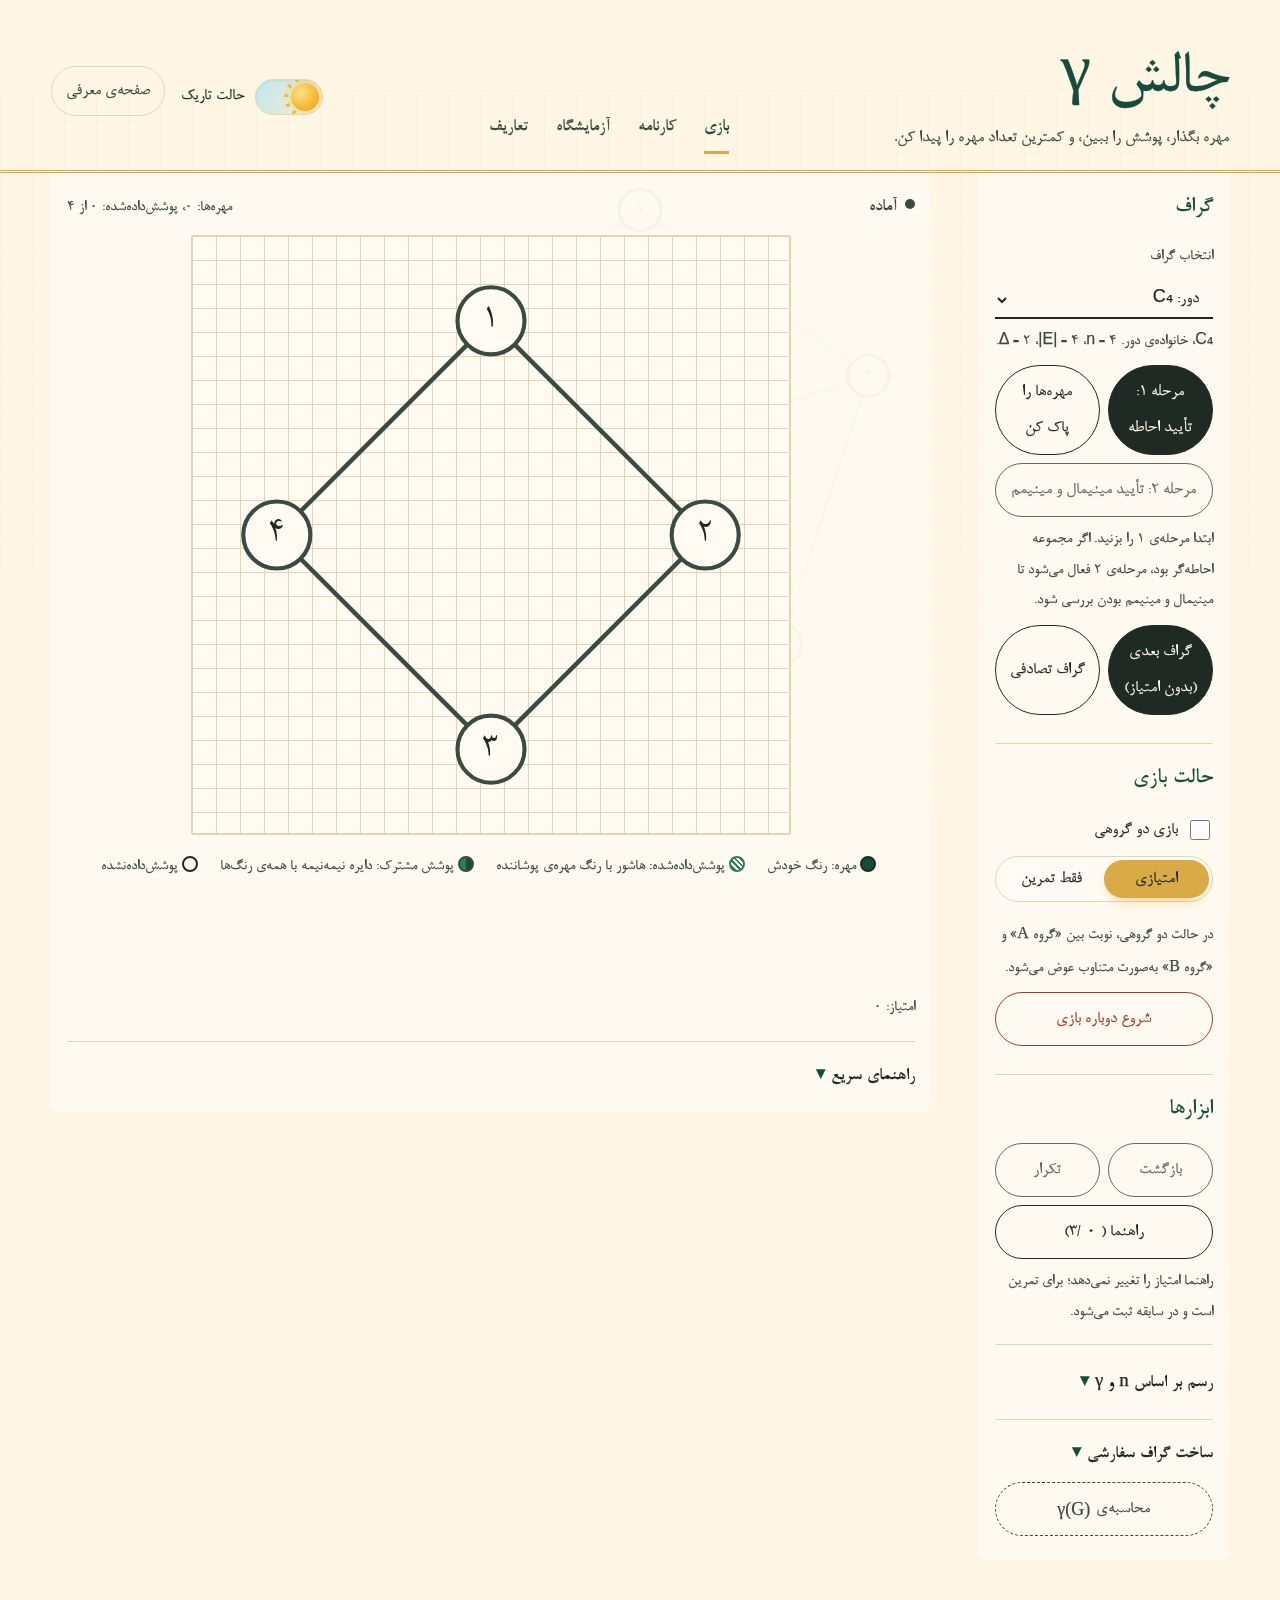
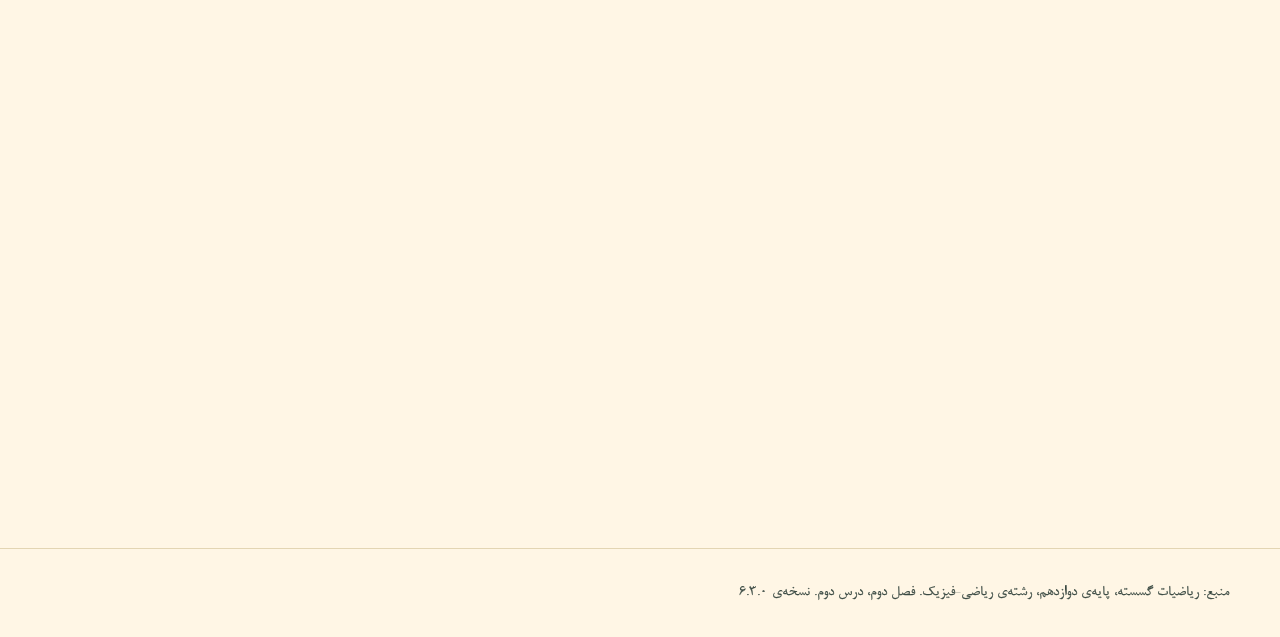
==== code/index.html @ 5c9f277b "Add files via upload" ====
<!DOCTYPE html>
<html lang="fa" dir="rtl">
<head>
  <meta charset="UTF-8">
  <meta name="viewport" content="width=device-width, initial-scale=1.0">
  <title>چالش γ — آزمایشگاه احاطه‌گری</title>
  <meta name="description" content="بازی و آزمایشگاه ریاضی برای آموزش احاطه‌گری و عدد احاطه‌گری (ریاضیات گسسته ۱۲، فصل ۲، درس ۲)">
  <link rel="stylesheet" href="style.css">
  <link rel="stylesheet" href="css/petersen-bg.css">
  <link rel="stylesheet" href="css/triggers.css">
  <!-- حالت روشن/تاریک: پیش از رندر اعمال می‌شود تا صفحه نمی‌پرد -->
  <script src="js/theme.js"></script>
</head>
<body>
<div id="bg-animation" aria-hidden="true"></div>

<header class="topbar">
  <div class="brand">
    <h1>چالش <span class="gamma"><span class="math" dir="ltr">γ</span></span></h1>
    <p>مهره بگذار، پوشش را ببین، و کمترین تعداد مهره را پیدا کن.</p>
  </div>
  <nav class="tabs" role="tablist" aria-label="بخش‌های برنامه">
    <button class="tab active" role="tab" aria-selected="true" aria-controls="view-game" data-view="game" id="tab-game">بازی</button>
    <button class="tab scoring" role="tab" aria-selected="false" aria-controls="view-scores" data-view="scores" id="tab-scores">کارنامه</button>
    <button class="tab" role="tab" aria-selected="false" aria-controls="view-lab" data-view="lab" id="tab-lab">آزمایشگاه</button>
    <button class="tab" role="tab" aria-selected="false" aria-controls="view-help" data-view="help" id="tab-help">تعاریف</button>
  </nav>
  <div class="topbar__tools">
    <label class="trigger trigger--theme" title="حالت تاریک یا روشن">
      <input type="checkbox" id="theme-toggle" role="switch" aria-checked="false" aria-label="حالت تاریک">
      <span class="trigger__track" aria-hidden="true">
        <span class="trigger__stars"><i></i><i></i><i></i></span>
        <span class="trigger__knob">
          <span class="ico ico--sun"></span>
          <span class="ico ico--moon"></span>
        </span>
      </span>
      <span class="trigger__text">حالت تاریک</span>
    </label>
    <a class="topbar__link" href="intro/index.html">صفحه‌ی معرفی</a>
  </div>
</header>

<main>
  <!-- ======================= بازی ======================= -->
  <section id="view-game" class="view active" role="tabpanel" aria-labelledby="tab-game">
    <div class="game-layout">

      <aside class="panel controls">
        <h2>گراف</h2>
        <label for="graph-select">انتخاب گراف</label>
        <select id="graph-select"></select>
        <p class="hint" id="graph-meta"></p>

        <div class="btn-row">
          <button id="btn-check" class="btn primary">مرحله ۱: تأیید احاطه</button>
          <button id="btn-reset" class="btn">مهره‌ها را پاک کن</button>
        </div>
        <div class="btn-row">
          <button id="btn-check2" class="btn primary" disabled>مرحله ۲: تأیید مینیمال و مینیمم</button>
        </div>
        <p class="hint">ابتدا مرحله‌ی ۱ را بزنید. اگر مجموعه احاطه‌گر بود، مرحله‌ی ۲ فعال می‌شود تا مینیمال و مینیمم بودن بررسی شود.</p>
        <div class="btn-row">
          <button id="btn-next" class="btn primary">ثبت و گراف بعدی</button>
          <button id="btn-random" class="btn">گراف تصادفی</button>
        </div>

        <h2>حالت بازی</h2>
        <label class="switch scoring">
          <input type="checkbox" id="team-mode">
          <span>بازی دو گروهی</span>
        </label>
        <label class="trigger trigger--mode">
          <input type="checkbox" id="practice-mode" role="switch" aria-checked="false" aria-label="حالت بازی: امتیازی یا فقط تمرین">
          <span class="trigger__track" aria-hidden="true">
            <span class="trigger__opt">امتیازی</span>
            <span class="trigger__opt">فقط تمرین</span>
            <span class="trigger__thumb"></span>
          </span>
        </label>
        <div id="practice-box" class="practice-box" hidden></div>
        <p class="hint scoring">در حالت دو گروهی، نوبت بین «گروه <span class="math" dir="ltr">A</span>» و «گروه <span class="math" dir="ltr">B</span>» به‌صورت متناوب عوض می‌شود.</p>

        <div class="btn-row">
          <button id="btn-restart" class="btn danger">شروع دوباره بازی</button>
        </div>

        <h2>ابزارها</h2>
        <div class="btn-row">
          <button id="btn-undo" class="btn" title="Ctrl+Z">بازگشت</button>
          <button id="btn-redo" class="btn" title="Ctrl+Y">تکرار</button>
        </div>
        <div class="btn-row">
          <button id="btn-hint" class="btn">راهنما (<span id="hint-level">۰</span>/۳)</button>
        </div>
        <p class="hint scoring">راهنما امتیاز را تغییر نمی‌دهد؛ برای تمرین است و در سابقه ثبت می‌شود.</p>

        <details class="builder" id="gen-builder">
          <summary>رسم بر اساس <span class="math" dir="ltr">n</span> و <span class="math" dir="ltr">γ</span></summary>
          <p class="hint">تعداد رأس <span class="math" dir="ltr">n</span> و عدد احاطه‌گری <span class="math" dir="ltr">k</span> را وارد کنید تا گرافی با همین مشخصات رسم شود.</p>
          <div class="inline-row">
            <label for="gen-n"><span class="math" dir="ltr">n</span> (۲ تا ۱۰)</label>
            <input type="number" id="gen-n" min="2" max="10" value="6">
            <label for="gen-k"><span class="math" dir="ltr">γ = k</span> (۱ تا <span class="math" dir="ltr">n</span>)</label>
            <input type="number" id="gen-k" min="1" max="10" value="2">
          </div>
          <div class="btn-row">
            <button id="btn-generate" class="btn primary">رسم گراف</button>
          </div>
          <p class="hint" id="gen-msg"></p>
        </details>

        <details class="builder" id="custom-builder">
          <summary>ساخت گراف سفارشی</summary>
          <label for="custom-n">تعداد رأس (۲ تا ۱۰)</label>
          <input type="number" id="custom-n" min="2" max="10" value="4">
          <div class="table-wrap"><table class="data-table matrix-table" id="custom-matrix"></table></div>
          <div class="btn-row">
            <button id="btn-custom-apply" class="btn primary">بازی با این گراف</button>
          </div>
          <p class="hint" id="custom-msg"></p>
        </details>

        <div id="gamma-box" class="gamma-box" hidden>
          <h2>محاسبه‌ی <span class="math" dir="ltr">γ(G)</span></h2>
          <p id="gamma-text"></p>
          <p class="hint" id="gamma-set"></p>
          <div id="gamma-sets" class="set-list"></div>
        </div>
        <div class="btn-row" id="gamma-btn-row">
          <button id="btn-gamma" class="btn ghost">محاسبه‌ی <span class="math" dir="ltr">γ(G)</span></button>
        </div>
      </aside>

      <section class="panel board-panel" aria-label="صفحه‌ی گراف">
        <div class="board-head">
          <span id="status-badge" class="badge">آماده</span>
          <span id="counts" class="counts"></span>
        </div>
        <div id="board" class="board"></div>
        <div class="legend">
          <span><i class="dot marked"></i> مهره: رنگ خودش</span>
          <span><i class="dot covered"></i> پوشش‌داده‌شده: هاشور با رنگ مهره‌ی پوشاننده</span>
          <span><i class="dot shared"></i> پوشش مشترک: دایره نیمه‌نیمه با همه‌ی رنگ‌ها</span>
          <span><i class="dot uncovered"></i> پوشش‌داده‌نشده</span>
        </div>
        <div id="result" class="result" role="status" aria-live="polite"></div>
        <div id="removal-box" class="removal-box" hidden>
          <h3>آزمون حذف: آیا مجموعه مینیمال است؟</h3>
          <p class="hint">هر مهره را برای حذف انتخاب کنید (چند مهره هم می‌شود) و ببینید کدام رأس‌ها بی‌پوشش می‌شوند. اگر حذف هیچ مهره‌ای احاطه‌گری را خراب نکند، آن مهره زائد است و مجموعه مینیمال نیست.</p>
          <ul id="removal-list" class="removal-list"></ul>
          <div class="removal-actions">
            <button id="removal-apply" class="btn primary small" hidden>اعمال حذف</button>
            <button id="removal-clear" class="btn small" hidden>لغو انتخاب‌ها</button>
          </div>
          <p id="removal-summary" class="hint"></p>
        </div>
        <div id="hint-box" class="hint-box" role="note" hidden></div>
        <div class="live-line scoring"><span id="live-score" class="counts"></span></div>
        <details class="builder rules-box" id="rules-box">
          <summary>راهنمای سریع</summary>
          <ul class="rules">
          <li>روی رأس کلیک کنید تا مهره گذاشته یا برداشته شود. بعد از تأیید مرحله‌ی ۱، کلیک روی مهره‌ی بی‌نیاز آن را برای حذف انتخاب می‌کند؛ چند مهره را می‌توانید انتخاب و با «اعمال حذف» یکجا حذف کنید.</li>
          <li>مهره، خود رأس و همسایگانش را پوشش می‌دهد.</li>
          <li>مرحله‌ی ۱: احاطه‌گری را تأیید کنید. مرحله‌ی ۲: مینیمال و مینیمم بودن را تأیید کنید.</li>
          <li class="scoring">امتیاز: ۱۵ مینیمم <span class="math" dir="ltr">(|D| = γ)</span>، ۱۰ مینیمال ولی غیرمینیمم، ۵ احاطه‌گر ولی غیرمینیمال (یا بدون مرحله‌ی ۲)، ۰ احاطه‌گر نیست.</li>
          </ul>
        </details>
      </section>
    </div>
    <!-- فضای اسکرول تب: انیمیشن این تب در کل طول آن تب پخش می‌شود -->
    <div class="scroll-runway" aria-hidden="true"></div>
  </section>

  <!-- ======================= کارنامه ======================= -->
  <section id="view-scores" class="view" role="tabpanel" aria-labelledby="tab-scores">
    <div class="scores-layout">
      <aside class="panel scoreboard">
        <h2>امتیاز</h2>
        <table class="score-table" id="score-table">
          <thead><tr><th>گروه</th><th>امتیاز</th><th>دورها</th></tr></thead>
          <tbody id="score-body"></tbody>
        </table>
        <p class="hint" id="turn-text"></p>

        <h2>سابقه‌ی دورها</h2>
        <ol id="history" class="history"></ol>
        <div class="btn-row">
          <button id="btn-csv" class="btn">خروجی CSV سابقه</button>
        </div>

        <h2>کارنامه‌ی گراف‌ها</h2>
        <label for="card-select">کارنامه‌ی فعال</label>
        <select id="card-select"></select>
        <div class="inline-row">
          <input type="text" id="card-name" placeholder="نام کارنامه‌ی جدید" aria-label="نام کارنامه‌ی جدید" maxlength="30">
          <button id="btn-card-add" class="btn small">افزودن کارنامه‌ی جدید</button>
        </div>
        <div class="btn-row">
          <button id="btn-card-reset" class="btn danger">صفر کردن کارنامه‌ی فعال</button>
        </div>
        <p id="card-msg" class="hint"></p>
        <table class="score-table" id="records-table">
          <thead><tr><th>گراف</th><th>تلاش</th><th>بهترین امتیاز</th></tr></thead>
          <tbody id="records-body"></tbody>
        </table>
      </aside>
    </div>
    <div class="scroll-runway" aria-hidden="true"></div>
  </section>

  <!-- ======================= آزمایشگاه ======================= -->
  <section id="view-lab" class="view" role="tabpanel" aria-labelledby="tab-lab">
    <div class="lab-grid">

      <!-- ایستگاه ۱ -->
      <article class="panel station">
        <h2>ایستگاه ۱: محاسبه‌ی مستقیم <span class="math" dir="ltr">γ</span></h2>
        <p>برای هر گراف، کوچک‌ترین مجموعه‌ی احاطه‌گر محاسبه می‌شود (جستجوی فراگیر).</p>
        <table class="data-table">
          <thead><tr><th>گراف</th><th><span class="math" dir="ltr">n</span></th><th>مجموعه‌ی مینیمم</th><th><span class="math" dir="ltr">γ(G)</span></th></tr></thead>
          <tbody id="st1-body"></tbody>
        </table>
      </article>

      <!-- ایستگاه ۲ -->
      <article class="panel station">
        <h2>ایستگاه ۲: کشف فرمول <span class="math" dir="ltr">γ(P<sub>n</sub>)</span> و <span class="math" dir="ltr">γ(C<sub>n</sub>)</span></h2>
        <p>مقادیر محاسبه‌شده را با <span class="math" dir="ltr">⌈n/۳⌉</span> مقایسه کنید.</p>
        <div class="table-wrap">
          <table class="data-table" id="st2-table"></table>
        </div>
        <p class="hint">اثبات کران پایین: هر رأس حداکثر ۳ رأس را پوشش می‌دهد، پس <span class="math" dir="ltr">۳k ≥ n</span> و <span class="math" dir="ltr">k ≥ ⌈n/۳⌉</span>. اثبات کران بالا: بلوک‌بندی سه‌تایی و انتخاب رأس‌های وسط.</p>
      </article>

      <!-- ایستگاه ۳ -->
      <article class="panel station">
        <h2>ایستگاه ۳: بررسی کران‌ها و اثر یال</h2>
        <label for="st3-graph">گراف</label>
        <select id="st3-graph"></select>
        <table class="data-table" id="st3-table"></table>
        <h3>اثر افزودن یال</h3>
        <div class="inline-row">
          <label for="st3-edge">یال غیرموجود:</label>
          <select id="st3-edge"></select>
          <button id="st3-add" class="btn small">افزودن و محاسبه</button>
        </div>
        <p id="st3-edge-result" class="hint"></p>
      </article>

      <!-- ایستگاه ۴ -->
      <article class="panel station">
        <h2>ایستگاه ۴: مینیمال در برابر مینیمم</h2>
        <p>مجموعه‌ی احاطه‌گر <strong>مینیمال</strong> است اگر حذف هر مهره، احاطه‌گری را از بین ببرد. مجموعه‌ی <strong>مینیمم</strong> کوچک‌ترین مجموعه‌ی احاطه‌گر است <span class="math" dir="ltr">(|D| = γ)</span>. هر مینیمم مینیمال است، ولی عکس آن همیشه درست نیست.</p>
        <label for="st4-graph">گراف</label>
        <select id="st4-graph"></select>
        <p id="st4-summary" class="hint"></p>
        <div class="table-wrap">
          <table class="data-table" id="st4-table"></table>
        </div>
        <p class="hint">مثال: در <span class="math" dir="ltr">P<sub>۶</sub></span> مجموعه‌ی <span class="math" dir="ltr">{۲، ۴، ۶}</span> مینیمال است (حذف هر عضو یک رأس را بی‌پوشش می‌گذارد)، ولی <span class="math" dir="ltr">|D| = ۳ > γ(P<sub>۶</sub>) = ۲</span>، پس مینیمم نیست.</p>
      </article>

      <!-- ایستگاه ۵ -->
      <article class="panel station scoring">
        <h2>ایستگاه ۵: بازی رقابتی «چالش <span class="math" dir="ltr">γ</span>»</h2>
        <ol class="rules">
          <li>دو گروه <span class="math" dir="ltr">A</span> و <span class="math" dir="ltr">B</span> ایجاد می‌شوند.</li>
          <li>گروه فعال گراف را روی صفحه‌ی بازی حل می‌کند.</li>
          <li>گروه مقابل مجموعه را تأیید یا رد می‌کند.</li>
          <li>امتیاز: ۱۵ / ۱۰ / ۵ / ۰ مطابق قوانین امتیازدهی دو مرحله‌ای.</li>
        </ol>
        <button id="st5-go" class="btn primary">شروع بازی دو گروهی</button>
      </article>

    </div>
    <div class="scroll-runway" aria-hidden="true"></div>
  </section>

  <!-- ======================= تعاریف ======================= -->
  <section id="view-help" class="view" role="tabpanel" aria-labelledby="tab-help">
    <article class="panel help">
      <h2>تعاریف و قضایا</h2>
      <p><strong>مجموعه‌ی احاطه‌گر:</strong> زیرمجموعه‌ی <span class="math" dir="ltr">D ⊆ V</span> احاطه‌گر است، هرگاه برای هر <span class="math" dir="ltr">v ∈ V</span> داشته باشیم: <span class="math" dir="ltr">v ∈ D</span> یا <span class="math" dir="ltr">N(v) ∩ D ≠ ∅</span>.</p>
      <p><strong>مجموعه‌ی احاطه‌گر مینیمم:</strong> احاطه‌گری که کمترین تعداد عضو را دارد.</p>
      <p><strong>عدد احاطه‌گری:</strong> <span class="math" dir="ltr">γ(G) = min |D|</span>، که کمینه روی همه‌ی مجموعه‌های احاطه‌گر <span class="math" dir="ltr">D ⊆ V</span> گرفته می‌شود.</p>
      <h3>احاطه‌گر مینیمال و مینیمم</h3>
      <p><strong>مجموعه‌ی احاطه‌گر مینیمال:</strong> احاطه‌گر <span class="math" dir="ltr">D</span> است که هیچ زیرمجموعه‌ی سره‌ی آن احاطه‌گر نیست. به‌زبان ساده، حذف هر مهره‌ی آن یک رأس را بی‌پوشش می‌گذارد.</p>
      <p><strong>مجموعه‌ی احاطه‌گر مینیمم:</strong> احاطه‌گری با <span class="math" dir="ltr">|D| = γ(G)</span>، یعنی کوچک‌ترین اندازه‌ی ممکن.</p>
      <ul>
        <li>هر مجموعه‌ی مینیمم مینیمال است. (اگر زیرمجموعه‌ی سره‌ای احاطه‌گر باشد، <span class="math" dir="ltr">γ</span> کوچک‌تر از اندازه‌ی <span class="math" dir="ltr">D</span> می‌شد.)</li>
        <li>عکس آن درست نیست: در <span class="math" dir="ltr">P<sub>۶</sub></span> مجموعه‌ی <span class="math" dir="ltr">{۲، ۴، ۶}</span> مینیمال است ولی مینیمم نیست، چون <span class="math" dir="ltr">γ(P<sub>۶</sub>) = ۲</span>.</li>
        <li>هر مجموعه‌ی احاطه‌گر شامل یک مجموعه‌ی احاطه‌گر مینیمال است: مهره‌های زائد را یکی‌یکی حذف کنید تا دیگر حذف نشود.</li>
      </ul>
      <table class="data-table">
        <thead><tr><th>ویژگی</th><th>مینیمال</th><th>مینیمم</th></tr></thead>
        <tbody>
          <tr><td>شرط</td><td>حذف هر عضو احاطه‌گری را خراب می‌کند</td><td>کمترین اندازه است، <span class="math" dir="ltr">|D| = γ(G)</span></td></tr>
          <tr><td>تعداد در یک گراف</td><td>ممکن است چند مجموعه با اندازه‌های مختلف باشد</td><td>همه‌ی مینیمم‌ها اندازه‌ی یکسان <span class="math" dir="ltr">γ</span> دارند</td></tr>
          <tr><td>بررسی</td><td>با حذف تک‌تک اعضا</td><td>با مقایسه‌ی اندازه با <span class="math" dir="ltr">γ</span></td></tr>
        </tbody>
      </table>
      <h3>فرمول‌ها</h3>
      <ul>
        <li><span class="math" dir="ltr">γ(P<sub>n</sub>) = ⌈n/۳⌉</span> و <span class="math" dir="ltr">γ(C<sub>n</sub>) = ⌈n/۳⌉</span> (برای <span class="math" dir="ltr">n ≥ ۳</span> در <span class="math" dir="ltr">C<sub>n</sub></span>)</li>
        <li><span class="math" dir="ltr">γ(K<sub>n</sub>) = ۱</span></li>
        <li><span class="math" dir="ltr">γ(K<sub>m,n</sub>) = ۲</span> برای <span class="math" dir="ltr">m,n ≥ ۲</span>، و ۱ اگر <span class="math" dir="ltr">m = ۱</span> یا <span class="math" dir="ltr">n = ۱</span></li>
        <li><span class="math" dir="ltr">γ(S<sub>n</sub>) = ۱</span> (ستاره)، <span class="math" dir="ltr">γ(W<sub>n</sub>) = ۱</span> (چرخ)</li>
      </ul>
      <h3>کران‌ها</h3>
      <ul>
        <li>کران پایین: <span class="math" dir="ltr">γ(G) ≥ n / (Δ(G) + ۱)</span></li>
        <li>قضیه‌ی اور: اگر <span class="math" dir="ltr">G</span> رأس منفرد نداشته باشد، <span class="math" dir="ltr">γ(G) ≤ n/۲</span></li>
        <li>افزودن یال: <span class="math" dir="ltr">γ</span> هرگز افزایش نمی‌یابد.</li>
      </ul>
      <h3>نمادگذاری</h3>
      <ul>
        <li><span class="math" dir="ltr">P<sub>n</sub></span>: مسیر با <span class="math" dir="ltr">n</span> رأس. <span class="math" dir="ltr">C<sub>n</sub></span>: دور با <span class="math" dir="ltr">n</span> رأس. <span class="math" dir="ltr">K<sub>n</sub></span>: گراف کامل با <span class="math" dir="ltr">n</span> رأس.</li>
        <li><span class="math" dir="ltr">S<sub>n</sub></span>: ستاره با <span class="math" dir="ltr">n</span> رأس (یک مرکز و <span class="math" dir="ltr">n−۱</span> برگ).</li>
        <li><span class="math" dir="ltr">W<sub>n</sub></span>: چرخ؛ دور <span class="math" dir="ltr">C<sub>n</sub></span> به‌علاوه‌ی یک مرکز (<span class="math" dir="ltr">n+۱</span> رأس).</li>
        <li><span class="math" dir="ltr">N(v)</span>: همسایگان <span class="math" dir="ltr">v</span>.</li>
        <li><span class="math" dir="ltr">N[v] = N(v) ∪ {v}</span>.</li>
        <li><span class="math" dir="ltr">Δ(G)</span>: بیشینه‌ی درجه.</li>
      </ul>
      <p class="hint">محاسبه‌ی خودکار <span class="math" dir="ltr">γ</span> برای گراف‌هایی با حداکثر ۱۰ رأس انجام می‌شود.</p>
    </article>
    <div class="scroll-runway" aria-hidden="true"></div>
  </section>
</main>

<footer class="footer">
  منبع: ریاضیات گسسته، پایه‌ی دوازدهم، رشته‌ی ریاضی-فیزیک. فصل دوم، درس دوم. نسخه‌ی ۶.۳.۰
</footer>

<script src="js/scenes.js" defer></script>
<script src="js/dom-scene.js" defer></script>
<script>
  // پس‌زمینه‌ی اسکرول: هر تب انیمیشن خودش را دارد و در کل طول همان تب، با اسکرول پخش می‌شود
  // (بازی: پترسن، کارنامه: C₆، آزمایشگاه: S₄، تعاریف: P₇)
  document.addEventListener("DOMContentLoaded", function () {
    DomScene.mount({
      container: document.getElementById("bg-animation"),
      sections: ["view-game", "view-scores", "view-lab", "view-help"].map(function (id) {
        return document.getElementById(id);
      }),
      scenes: [DomScenes.PETERSEN, DomScenes.C6, DomScenes.STAR4, DomScenes.P7]
    });
  });
</script>
<script src="graphs.js"></script>
<script src="script.js"></script>
</body>
</html>
---- code/style.css ----
/* ==========================================================================
   چالش γ — طراحی بصری (نسخه ۲.۰)
   مبنا: docs/09_طرح_طراحی_ظاهری.md
   - فونت: B Nazanin (ب نازنین) برای همه‌ی متن‌ها
   - زبان بصری: تخته‌ی شب‌رنگ میلی‌متری + مهره‌ی یاسی + هاشور دریایی برای پوشش
   - بدون کارت‌های یکنواخت، بدون گرادیان تزئینی، بدون برچسب همه‌حروف‌بزرگ
   ========================================================================== */

/* ---------- فونت ---------- */
/* B Nazanin فقط وزن معمولی دارد و نازک دیده می‌شود؛ یک خط بسیار نازک هم‌رنگ با متن، پررنگی را بهتر می‌کند. */
@font-face {
  font-family: "B Nazanin";
  src: local("B Nazanin"), local("BNazanin"), url("fonts/BNazanin.woff2") format("woff2");
  font-weight: normal;
  font-style: normal;
  font-display: swap;
}

/* ---------- توکن‌ها ---------- */
/* دو پالت: روشن (پیش‌فرض) و تاریک (نسخه ۶.۱). هر دو از یک منطق پیروی می‌کنند:
   کرم/سبز-سیاه برای زمینه، متن روشن یا ذغالی، سبز تیتر، طلایی تزئین (هرگز متن روی زمینه‌ی روشن). */
:root {
  --paper: #FFF6E5;         /* زمینه‌ی اصلی: کرم */
  --sheet: #FFFBF3;         /* سطح تخته و نوار مهره‌ها */
  --panel: rgba(255, 251, 243, 0.84); /* پنل‌ها: نیمه‌شفاف؛ پس‌زمینه‌ی متحرک کم‌رنگ پشت متن دیده می‌شود */
  --ink: #1F2A25;           /* متن اصلی (نزدیک به ذغالی #29352F) */
  --ink-soft: #3B4A43;      /* متن فرعی */
  --brand: #174C3C;         /* سبز تیره: تیترها */
  --gold: #D9AA45;          /* طلایی: خطوط تزئینی (غیرمتنی) */
  --grid: #E3D5B3;          /* خطوط شبکه و جداکننده */
  --mark: #174C3C;          /* نشانگر مهره در نمادها */
  --on-mark: #1F2A25;       /* متن روی مهره (مهره‌ها روشن‌اند) */
  --cover: #2E7D5B;         /* پوشش: سبز میانه */
  --cover-ink: #2E7D5B;
  --hint: #1F6A78;          /* راهنما: فیروزه‌ای تیره */
  --hint-tint: #DDEEEE;
  --amber: #8A5F12;         /* معتبر غیرمینیمم (برای متن) */
  --bad: #A23B32;           /* نامعتبر، هشدار */
  --ok: #2E7D5B;            /* دقیق */
  --disabled: #5E6B64;      /* دکمه‌ی غیرفعال */
  --veil-a: rgba(255, 246, 229, 0.62); /* پوشش روی پس‌زمینه‌ی متحرک (بالا) */
  --veil-b: rgba(255, 246, 229, 0.80); /* (پایین) */
  /* رنگ صحنه‌ی روی بوم (dom-scene.js این‌ها را می‌خواند) */
  --scene-bg: #FFF6E5;
  --scene-grid: #EFE3C6;
  --scene-node: #5E6B64;
  --scene-edge: #A9B3AC;
  --scene-text: #5E6B64;
  /* مهره‌ها (رنگ هر رأس ثابت است) و خطوط هاشورشان؛ مهره‌ها روشن‌اند و متن روی آن‌ها تیره است */
  --bead-0: #D9A441; --bead-1: #7FA886; --bead-2: #5FA7A0; --bead-3: #D4825E; --bead-4: #C9708A;
  --bead-5: #9B88C7; --bead-6: #6F9BC4; --bead-7: #B8A24E; --bead-8: #8DB35E; --bead-9: #B07AA8;
  --hatch-0: #815D1A; --hatch-1: #426147; --hatch-2: #335D59; --hatch-3: #854123; --hatch-4: #7D2F46;
  --hatch-5: #4F3B7D; --hatch-6: #315678; --hatch-7: #675A29; --hatch-8: #4E6630; --hatch-9: #673D61;
  --font: "B Nazanin", "Vazirmatn", Tahoma, sans-serif;
  --fs-body: 18px;
  --fs-small: 16px;
  --fs-h2: 24px;
  --fs-title: clamp(44px, 6vw, 68px);

  --space-1: 8px;
  --space-2: 16px;
  --space-3: 28px;
  --space-4: 48px;

  --measure: 68ch;
  --focus: 0 0 0 3px var(--paper), 0 0 0 5px var(--hint);
  --ease: cubic-bezier(0.2, 0.7, 0.2, 1);
  color-scheme: light;
}

/* پالت تاریک: سبز-سیاه عمیق، متن کرم، تیتر سبز روشن، طلایی تزئین. همان نام‌ها، مقادیر دیگر. */
:root[data-theme="dark"] {
  --paper: #13211B;
  --sheet: #1A2B24;
  --panel: rgba(26, 43, 36, 0.84);
  --ink: #EDE6D3;
  --ink-soft: #C3CCC0;
  --brand: #8ED1B5;
  --gold: #D9AA45;
  --grid: #2C4238;
  --mark: #8ED1B5;
  --on-mark: #13211B;
  --cover: #6CC79E;
  --cover-ink: #6CC79E;
  --hint: #7FCAD6;
  --hint-tint: #1B3A40;
  --amber: #E8C170;
  --bad: #F08A80;
  --ok: #6CC79E;
  --disabled: #7D8A83;
  --veil-a: rgba(19, 33, 27, 0.66);
  --veil-b: rgba(19, 33, 27, 0.84);
  --scene-bg: #13211B;
  --scene-grid: #1F3129;
  --scene-node: #A9B8AE;
  --scene-edge: #55685F;
  --scene-text: #C3CCC0;
  --hatch-0: #E6C484; --hatch-1: #ACC6B0; --hatch-2: #97C6C1; --hatch-3: #E3AE96; --hatch-4: #DCA2B3;
  --hatch-5: #BEB2DB; --hatch-6: #A1BED9; --hatch-7: #D1C38C; --hatch-8: #B5CE96; --hatch-9: #CCA9C6;
  --focus: 0 0 0 3px var(--paper), 0 0 0 5px var(--hint);
  color-scheme: dark;
}

/* ---------- پایه ---------- */
*,
*::before,
*::after { box-sizing: border-box; }

html, body {
  margin: 0;
  padding: 0;
  background: var(--paper);
  color: var(--ink);
  font-family: var(--font);
  font-size: var(--fs-body);
  line-height: 2;
}

body { min-height: 100vh; -webkit-text-stroke: 0.25px currentColor; }
svg text { -webkit-text-stroke: 0; }

p { margin: 0 0 var(--space-1); max-width: var(--measure); }

h1, h2, h3 { font-weight: normal; margin: 0; line-height: 1.5; }
h1, h2 { color: var(--brand); }
h3 { color: var(--brand); }
h2 { font-size: var(--fs-h2); margin-bottom: var(--space-2); }
h3 { font-size: 19px; margin: var(--space-3) 0 var(--space-1); }

:focus-visible { outline: none; box-shadow: var(--focus); border-radius: 3px; }

/* ---------- سربرگ ---------- */
.topbar {
  display: flex;
  flex-wrap: wrap;
  align-items: flex-end;
  justify-content: space-between;
  gap: var(--space-2) var(--space-4);
  padding: var(--space-3) clamp(16px, 4vw, 56px) var(--space-2);
}
.topbar { border-bottom: 3px double var(--gold); }

.brand h1 {
  font-size: var(--fs-title);
  line-height: 1.2;
  letter-spacing: -0.01em;
}
.gamma { font-style: normal; font-family: "Times New Roman", "Cambria Math", serif; }
/* عبارت ریاضی: چپ‌به‌راست و ایزوله تا در متن فارسی جابه‌جا نشود (نشانه‌گذاری در index.html و script.js) */
.math { direction: ltr; unicode-bidi: isolate; font-family: "Cambria Math", "Latin Modern Math", "Times New Roman", serif; font-style: normal; }
.brand p {
  margin: 0;
  color: var(--ink-soft);
  font-size: 18px;
  line-height: 1.8;
}

/* تب‌ها: خط زیر، بدون کپسول */
.tabs { display: flex; gap: var(--space-3); }
.tab {
  background: none;
  border: 0;
  padding: 6px 0 4px;
  color: var(--ink-soft);
  font: inherit;
  font-size: 19px;
  cursor: pointer;
  border-bottom: 3px solid transparent;
  transition: color 0.2s var(--ease), border-color 0.2s var(--ease);
}
.tab:hover { color: var(--ink); }
.tab.active { color: var(--brand); border-bottom-color: var(--gold); }

main {
  padding: 0 clamp(16px, 4vw, 56px) var(--space-4);
  max-width: 1480px;
  margin: 0 auto;
}

.view { display: none; }
.view.active { display: block; animation: view-in 0.5s cubic-bezier(0.2, 0.7, 0.2, 1) both; }
/* ورود تب: محتوا محو می‌شود؛ فقط opacity تا فریم‌ها سنگین نشوند و زمان صحنه‌ها دقیق بماند */
@keyframes view-in {
  from { opacity: 0; }
  to { opacity: 1; }
}
@media (prefers-reduced-motion: reduce) {
  .view.active { animation: none; }
}

.footer {
  padding: var(--space-3) clamp(16px, 4vw, 56px);
  color: var(--ink-soft);
  font-size: var(--fs-small);
  border-top: 1px solid var(--grid);
}

/* ---------- ستون‌ها (بدون کارت) ---------- */
.panel {
  background: none;
  box-shadow: none;
  border-radius: 0;
  padding: 0;
}

.game-layout {
  display: grid;
  grid-template-columns: 250px minmax(0, 1fr);
  grid-template-areas: "controls board";
  gap: 0 var(--space-4);
  align-items: start;
}
.controls { grid-area: controls; }
.board-panel { grid-area: board; }

.controls,
.scoreboard {
  position: static; /* ستون‌ها در جریان عادی صفحه می‌مانند؛ متن هیچ‌وقت بریده نمی‌شود */
}

/* پنل‌ها نیمه‌شفاف‌اند: پس‌زمینه‌ی متحرک کم‌رنگ پشت آن‌ها دیده می‌شود، و متن با پوشش ۸۴٪ خوانا می‌ماند */
.controls,
.board-panel,
.scoreboard,
.station,
.help {
  background: var(--panel);
  -webkit-backdrop-filter: blur(2px);
  backdrop-filter: blur(2px);
  border-radius: 8px;
  padding: var(--space-2);
}

/* فضای اسکرول انتهای هر تب: پس‌زمینه‌ی همان تب در کل طول تب و در هنگام اسکرول پخش می‌شود.
   طول این فضا کوتاه است تا تب‌ها فضای خالی زیاد نداشته باشند. */
.scroll-runway { height: 60vh; }

/* ---------- تب کارنامه ---------- */
.scores-layout { max-width: 760px; margin: 0 auto; }
.live-line { margin-top: var(--space-1); }

/* ---------- آزمون حذف (مینیمال بودن) ---------- */
.removal-box {
  margin-top: var(--space-2);
  padding: var(--space-2) var(--space-2) var(--space-2) 14px;
  border-inline-start: 3px solid var(--gold);
  background: var(--hint-tint);
  border-radius: 4px;
}
.removal-box h3 { margin-top: 0; font-size: 18px; color: var(--brand); }
.removal-box .hint { margin: var(--space-1) 0; }
.removal-list { list-style: none; margin: 0; padding: 0; display: grid; gap: var(--space-1); }
.removal-list li { display: flex; flex-wrap: wrap; gap: var(--space-1); align-items: center; }
.removal-info { font-size: var(--fs-small); color: var(--ink-soft); }
.removal-box #removal-summary { color: var(--ink); font-weight: normal; }
.board .vertex.removal-miss .vertex-bg { stroke: var(--bad); stroke-width: 3.5; stroke-dasharray: 5 4; }
.board .vertex.removal-target .vertex-bg { stroke: var(--bad); stroke-width: 3; stroke-dasharray: 2 4; }
.board .vertex.removal-miss .vertex-label { fill: var(--bad); }
.removal-actions { display: flex; flex-wrap: wrap; gap: var(--space-1); margin-top: var(--space-1); }
.board .vertex.removal-target .vertex-label { fill: var(--bad); text-decoration: line-through; }

/* ---------- برچسب‌ها و متن ---------- */
label {
  display: block;
  font-size: var(--fs-small);
  color: var(--ink-soft);
  margin: var(--space-2) 0 4px;
}
.hint { font-size: var(--fs-small); color: var(--ink-soft); margin: var(--space-1) 0; line-height: 1.9; }
.rules { padding-inline-start: 22px; margin: 0; font-size: var(--fs-small); }
.rules li { margin-bottom: 6px; }

/* ---------- فیلدها ---------- */
select,
input[type="number"],
input[type="text"] {
  width: 100%;
  padding: 8px 10px;
  border: 0;
  border-bottom: 2px solid var(--ink);
  background: transparent;
  color: var(--ink);
  font: inherit;
  font-size: 18px;
  border-radius: 0;
  margin-top: 4px;
}
select:focus-visible, input:focus-visible { box-shadow: none; outline: 3px solid var(--brand); outline-offset: 2px; }
select option { color: var(--ink); background: var(--sheet); }

/* ---------- دکمه‌ها ---------- */
/* صفت hidden همیشه پنهان می‌کند، حتی اگر کلاسی display تعیین کرده باشد */
[hidden] { display: none !important; }

.btn {
  display: inline-flex;
  align-items: center;
  justify-content: center;
  gap: 6px;
  flex: 1;
  min-height: 44px;
  padding: 8px 14px;
  border: 1.5px solid var(--ink);
  border-radius: 999px;   /* دکمه‌ی کپسولی: گرد و مینیمال */
  background: transparent;
  color: var(--ink);
  font: inherit;
  font-size: 18px;
  cursor: pointer;
  transition: background 0.18s var(--ease), color 0.18s var(--ease), transform 0.08s;
}
.btn:hover { background: var(--ink); color: var(--paper); }
.btn:active { transform: translateY(1px); }
.btn.primary { background: var(--ink); color: var(--paper); }
.btn.primary:hover { background: var(--brand); border-color: var(--brand); }
.btn.danger { border-color: var(--bad); color: var(--bad); }
.btn.danger:hover { background: var(--bad); color: var(--paper); }
.btn.ghost { border-style: dashed; color: var(--ink-soft); border-color: var(--ink-soft); }
.btn.small { flex: 0 0 auto; min-height: 38px; padding: 6px 12px; font-size: var(--fs-small); }
.btn:disabled { cursor: not-allowed; background: transparent; color: var(--disabled); border-color: var(--disabled); }
.btn-row { display: flex; gap: var(--space-1); margin: var(--space-1) 0; flex-wrap: wrap; }
.inline-row { display: flex; gap: var(--space-1); align-items: center; flex-wrap: wrap; margin: var(--space-1) 0; }
.inline-row select, .inline-row input { width: auto; flex: 1; min-width: 150px; margin-top: 0; }

.switch { display: flex; align-items: center; gap: var(--space-1); font-size: 18px; color: var(--ink); cursor: pointer; margin: var(--space-1) 0; }
.switch input { width: 20px; height: 20px; accent-color: var(--brand); }

/* ---------- ابزارها: فهرست با خط جداکننده ---------- */
.controls h2 {
  font-size: var(--fs-h2);
  padding-top: var(--space-2);
  margin-top: var(--space-3);
  border-top: 1px solid var(--grid);
}
.controls h2:first-child { border-top: 0; margin-top: 0; padding-top: 0; }

.builder { margin-top: var(--space-2); border-top: 1px solid var(--grid); padding-top: var(--space-2); }
.builder summary { cursor: pointer; font-size: 19px; color: var(--ink); list-style: none; }
.builder summary::-webkit-details-marker { display: none; }
.builder summary::after { content: " ▾"; color: var(--brand); }
.builder[open] summary::after { content: " ▴"; }
.builder input[type="number"] { width: 100%; }

/* ---------- تخته: کاغذ میلی‌متری ---------- */
.board-head {
  display: flex;
  justify-content: space-between;
  align-items: baseline;
  gap: var(--space-1);
  flex-wrap: wrap;
  margin-bottom: var(--space-1);
}
.badge {
  font-size: 19px;
  color: var(--ink-soft);
}
.badge::before {
  content: "";
  display: inline-block;
  width: 10px; height: 10px;
  border-radius: 50%;
  background: var(--ink-soft);
  margin-inline-end: 8px;
  vertical-align: middle;
}
.badge.ok { color: var(--ok); }
.badge.ok::before { background: var(--ok); }
.badge.warn { color: var(--amber); }
.badge.warn::before { background: var(--hint); }
.badge.bad { color: var(--bad); }
.badge.bad::before { background: var(--bad); }
.counts { font-size: var(--fs-small); color: var(--ink-soft); }

.board {
  width: 100%;
  max-width: 600px;
  aspect-ratio: 1 / 1;
  margin: 0 auto;
  background-color: var(--sheet);
  background-image:
    linear-gradient(var(--grid) 1px, transparent 1px),
    linear-gradient(90deg, var(--grid) 1px, transparent 1px);
  background-size: 24px 24px;
  background-position: -1px -1px;
  border: 2px solid var(--grid);
  border-radius: 2px;
  position: relative;
}
.board svg { width: 100%; height: 100%; display: block; }

.board .edge { stroke: var(--ink-soft); stroke-width: 2.4; stroke-linecap: round; }

.board .vertex { cursor: pointer; }
.board .vertex:focus { outline: none; }
.board .vertex-bg {
  fill: var(--sheet);
  stroke: var(--ink-soft);
  stroke-width: 2.2;
  transition: fill 0.18s var(--ease), stroke-width 0.12s;
}
.board .vertex-label {
  font-family: var(--font);
  font-size: 19px;
  pointer-events: none;
  text-anchor: middle;
  dominant-baseline: central;
  fill: var(--ink);
}
.board .vertex-label.on-dark { fill: var(--on-mark); }
.board .vertex.hint-target .vertex-label { fill: var(--ink); paint-order: stroke; stroke: var(--sheet); stroke-width: 4px; stroke-linejoin: round; }

/* وضعیت‌ها: مهره، پوشش (هاشور)، پوشش‌نداده، هشدار */
.board .vertex.marked .vertex-bg { stroke: var(--ink); stroke-width: 2; }
.board .vertex.marked .vertex-label { fill: var(--ink); paint-order: stroke; stroke: var(--sheet); stroke-width: 3px; stroke-linejoin: round; }
.board .vertex.covered .vertex-bg { stroke: var(--ink-soft); }
.board .vertex.covered .vertex-label { fill: var(--ink); paint-order: stroke; stroke: var(--sheet); stroke-width: 4px; stroke-linejoin: round; }
.board .vertex.shared .vertex-ring { fill: none; stroke: var(--ink-soft); stroke-width: 2.2; }
.board .vertex.uncovered .vertex-bg { fill: var(--sheet); }
.board .vertex.missing .vertex-bg { stroke: var(--bad); stroke-width: 3.2; stroke-dasharray: 0; }
.board .vertex.missing .vertex-label { fill: var(--ink); }
.board .vertex.hint-uncov .vertex-bg { stroke: var(--hint); stroke-dasharray: 5 4; stroke-width: 3; }
.board .vertex.hint-target .vertex-bg { stroke: var(--hint); stroke-width: 4.5; }
.board .vertex.hint-target .vertex-ring { stroke: var(--hint); stroke-width: 4.5; }
.board .vertex:hover .vertex-bg { stroke-width: 3.6; }
.board .vertex:focus-visible .vertex-bg { stroke: var(--brand); stroke-width: 4; }

/* ورود رئوس: یک لحظه، هنگام بارگذاری گراف */
@keyframes vertex-in {
  from { opacity: 0; transform: scale(0.4); }
  to { opacity: 1; transform: scale(1); }
}
.board svg.entering .vertex {
  transform-box: fill-box;
  transform-origin: center;
  animation: vertex-in 0.42s var(--ease) both;
  animation-delay: calc(var(--i, 0) * 70ms);
}
/* فشردگی کوتاه هنگام گذاشتن مهره: پاسخ به عمل کاربر */
@keyframes place {
  0% { transform: scale(0.8); }
  100% { transform: scale(1); }
}
.board .vertex.marked .vertex-bg { animation: place 0.18s var(--ease); transform-box: fill-box; transform-origin: center; }

.legend {
  display: flex;
  flex-wrap: wrap;
  gap: var(--space-2);
  justify-content: center;
  font-size: var(--fs-small);
  color: var(--ink-soft);
  margin-top: var(--space-2);
}
.dot {
  display: inline-block;
  width: 16px;
  height: 16px;
  border-radius: 50%;
  margin-inline-start: 6px;
  vertical-align: -3px;
  border: 2px solid var(--ink);
}
.dot.marked { background: var(--mark); border-color: var(--ink); }
.dot.covered { background: repeating-linear-gradient(45deg, var(--sheet) 0 2px, var(--cover) 2px 4px); border-color: var(--cover-ink); }
.dot.uncovered { background: var(--sheet); }
.dot.shared { background: conic-gradient(var(--mark) 0 50%, var(--cover) 50% 100%); border-color: var(--ink-soft); }

/* مجموعه‌های احاطه‌گر مینیمم (تراز یک‌دست و قابل اسکرول) */
.set-list { display: flex; flex-wrap: wrap; gap: 6px; margin-top: var(--space-1); max-height: 180px; overflow-y: auto; }
.set-chip {
  padding: 2px 10px;
  border: 1px solid var(--grid);
  border-radius: 999px;
  background: var(--sheet);
  color: var(--ink);
  font-size: 16px;
  white-space: nowrap;
}

/* جعبه‌ی تمرین مینیمال */
.practice-box {
  margin: var(--space-1) 0;
  padding: var(--space-1) var(--space-2);
  border: 1px solid var(--grid);
  border-inline-start: 3px solid var(--mark);
  border-radius: 6px;
  background: var(--sheet);
  font-size: 16px;
  line-height: 1.9;
}
.practice-box p { margin: 2px 0; }

/* ردیف‌های غیرمینیمال در ایستگاه ۴ */
.nonmin-row td { color: var(--ink-soft); }

/* نتیجه: یک جمله‌ی بزرگ زیر تخته */
.result {
  margin: var(--space-3) auto 0;
  max-width: 600px;
  padding: 0 0 0 0;
  min-height: 3.2em;
  font-size: 22px;
  line-height: 1.7;
  color: var(--ink);
}
.result strong { display: block; font-weight: normal; font-size: 26px; }
.result small { display: block; color: var(--ink-soft); font-size: var(--fs-small); margin-top: 4px; }
.result.exact strong { color: var(--ok); }
.result.nonmin strong { color: var(--amber); }
.result.bad strong { color: var(--bad); }
.result > * { animation: result-in 0.3s var(--ease) both; }
@keyframes result-in {
  from { opacity: 0; transform: translateY(4px); }
  to { opacity: 1; transform: none; }
}

.hint-box {
  max-width: 600px;
  margin: var(--space-2) auto 0;
  padding: 12px 16px;
  background: var(--hint-tint);
  color: var(--amber);
  font-size: var(--fs-small);
  line-height: 1.9;
  border-radius: 3px;
}

/* ---------- امتیاز و کارنامه: جدول ساکت ---------- */
.score-table,
.data-table {
  width: 100%;
  border-collapse: collapse;
  font-size: var(--fs-small);
  margin: var(--space-1) 0;
}
.score-table th, .score-table td,
.data-table th, .data-table td {
  padding: 7px 6px;
  text-align: center;
  border-bottom: 1px solid var(--grid);
  vertical-align: middle;
}
.score-table th, .data-table th { color: var(--ink-soft); font-weight: normal; }
.score-table tr.active td { color: var(--brand); }
.score-table tr.active td:first-child::before { content: "● "; }

.history {
  padding-inline-start: 20px;
  margin: var(--space-1) 0;
  font-size: var(--fs-small);
  line-height: 1.9;
  max-height: 260px;
  overflow: auto;
}
.history li { margin-bottom: 4px; }

.gamma-box {
  margin-top: var(--space-2);
  padding: var(--space-2);
  border-inline-start: 3px solid var(--mark);
  background: var(--sheet);
}
.gamma-box p { margin: 4px 0; }

/* ---------- آزمایشگاه ---------- */
.lab-grid {
  display: grid;
  grid-template-columns: repeat(2, minmax(0, 1fr));
  gap: var(--space-4) var(--space-4);
  padding-top: var(--space-3);
}
.station {
  border-top: 2px solid var(--ink);
  padding-top: var(--space-2);
}
.station > label { margin-top: var(--space-2); }
.station p { max-width: none; }
.table-wrap { overflow-x: auto; }
#st2-table th, #st2-table td { font-size: 16px; padding: 6px 7px; }
.ok-cell { color: var(--ok); }
.bad-cell { color: var(--bad); }

.model {
  background: var(--sheet);
  color: var(--ink);
  border-inline-start: 3px solid var(--ink);
  padding: 12px 14px;
  direction: ltr;
  text-align: left;
  font-family: Consolas, "Courier New", monospace;
  font-size: 15px;
  line-height: 1.8;
  white-space: pre-wrap;
  overflow-x: auto;
  margin: var(--space-1) 0;
}

.vars { display: flex; gap: var(--space-1); flex-wrap: wrap; margin: var(--space-1) 0; }
.var-chip {
  display: inline-flex;
  align-items: center;
  gap: 6px;
  padding: 6px 12px;
  border: 1.5px solid var(--ink);
  border-radius: 3px;
  cursor: pointer;
  user-select: none;
  font-size: var(--fs-small);
  margin: 0;
  direction: ltr;
  color: var(--ink);
}
.var-chip:has(input:checked) { background: var(--ink); color: var(--paper); }
.var-chip input { accent-color: var(--brand); width: 16px; height: 16px; }

.result-small { font-size: 18px; padding: 6px 0; line-height: 1.8; }
.result-small.ok { color: var(--ok); }
.result-small.bad { color: var(--bad); }

/* ---------- سازنده‌ی گراف سفارشی ---------- */
.matrix-table { font-size: 15px; direction: ltr; }
.matrix-table th, .matrix-table td { padding: 3px 4px; border-bottom: 0; }
.matrix-table input { accent-color: var(--brand); width: 16px; height: 16px; cursor: pointer; }
.matrix-table .diag {
  background: repeating-linear-gradient(-45deg, transparent 0 4px, var(--grid) 4px 5px);
}

/* ---------- تعاریف ---------- */
.help { max-width: var(--measure); font-size: 18px; line-height: 2.1; }
.help h2 { margin-top: var(--space-3); }
.help ul { padding-inline-start: 22px; }
.help li { margin-bottom: 6px; }

/* ---------- واکنش‌گرایی ---------- */
@media (max-width: 1180px) {
  .game-layout {
    grid-template-columns: 220px minmax(0, 1fr);
    grid-template-areas: "controls board";
    gap: var(--space-3) var(--space-4);
  }
}

@media (max-width: 760px) {
  .game-layout {
    grid-template-columns: 1fr;
    grid-template-areas: "board" "controls";
  }
  .lab-grid { grid-template-columns: 1fr; }
  .tabs { gap: var(--space-2); }
  .tab { font-size: 18px; }
  .board { max-width: 100%; }
  .result { font-size: 19px; }
  .result strong { font-size: 22px; }
}

@media (min-width: 761px) and (max-width: 1024px) {
  .board { max-width: 480px; }
}

/* ---------- حالت بازی: امتیازی یا فقط تمرین (نسخه ۶.۳.۰) ----------
   بخش‌هایی که به امتیازدهی مربوط‌اند (کلاس scoring) در حالت تمرین (body.mode-practice)
   محو و جمع می‌شوند؛ برگشت به حالت امتیازی همان را با محو شدن نشان می‌دهد. */
.scoring {
  transition: opacity 0.6s var(--ease), transform 0.6s var(--ease), filter 0.6s var(--ease), display 0.6s allow-discrete;
}
body.mode-practice .scoring {
  opacity: 0;
  transform: translateY(-8px);
  filter: blur(3px);
  display: none;
  pointer-events: none;
}
@starting-style {
  body:not(.mode-practice) .scoring { opacity: 0; transform: translateY(-8px); filter: blur(3px); }
}

/* ---------- چاپ ---------- */
@media print {
  .topbar, .controls, .scoreboard, .tabs, .footer { display: none !important; }
  .view { display: block !important; }
  body, html { background: #fff; color: #000; }
  .topbar__tools, #bg-animation { display: none !important; }
  .board { border-color: #000; }
}

/* ---------- کاهش حرکت ---------- */
@media (prefers-reduced-motion: reduce) {
  *, *::before, *::after {
    animation-duration: 0.001ms !important;
    animation-delay: 0ms !important;
    transition-duration: 0.001ms !important;
  }
}

/* γ در فونت فارسی موجود نیست؛ برای نماد ریاضی از یک قلم لاتین سریف استفاده می‌شود */
.gamma, h1 .gamma {
  font-family: "Cambria Math", "Cambria", "Times New Roman", "Latin Modern Math", serif;
  font-style: italic;
}

/* ابزارهای سربرگ: تریگر حالت تاریک (css/triggers.css) کنار پیوند معرفی */
.topbar__tools { display: flex; align-items: center; gap: var(--space-2); align-self: center; }

/* پیوند به صفحه‌ی معرفی (نسخه ۳) */
.topbar__link {
  align-self: center;
  padding: 6px 14px;
  border: 1px solid var(--grid);
  border-radius: 999px;
  color: var(--ink-soft);
  text-decoration: none;
  white-space: nowrap;
}
.topbar__link:hover, .topbar__link:focus-visible { color: var(--ink); border-color: var(--brand); }
---- code/css/petersen-bg.css ----
/*
 * petersen-bg.css: استایل پس‌زمینه‌ی متحرک گراف‌ها (نسخه ۶.۳.۰)
 *
 * این فایل فقط مربوط به پس‌زمینه است. برای حذف آن، این فایل و خط مربوطه در index.html را
 * بردارید. اگر فقط می‌خواهید پس‌زمینه پنهان شود، کافی است #bg-animation را display: none کنید.
 */

/* لایه‌ی ثابت پشت همه‌ی محتوا. pointer-events: none تضمین می‌کند کلیک‌ها به محتوا برسند. */
#bg-animation {
  position: fixed;
  top: 0;
  left: 0;
  width: 100vw;
  height: 100vh;
  z-index: -1;
  overflow: hidden;
  pointer-events: none;
}

/* بوم: مانند object-fit: cover، پر کردن کامل نما با حفظ نسبت تصویر (لبه‌ها در صفحه‌های باریک بریده می‌شوند) */
#bg-animation canvas {
  position: absolute;
  inset: 0;
  display: block;
  width: 100%;
  height: 100%;
  object-fit: cover;
}

/* پوشش نیمه‌شفاف روی صحنه: صحنه کم‌رنگ و آرام دیده می‌شود و متن روی آن خوانا می‌ماند.
   رنگ پوشش از توکن‌های حالت روشن/تاریک (--veil-a و --veil-b در style.css) می‌آید. */
#bg-animation::after {
  content: "";
  position: absolute;
  inset: 0;
  background: linear-gradient(to bottom, var(--veil-a), var(--veil-b));
  pointer-events: none;
}

/*
 * بدنه یک زمینه‌ی تیره دارد. بدون isolation، این زمینه روی لایه‌ی z-index: -1 نقاشی می‌شود
 * و پس‌زمینه را می‌پوشاند. isolation: isolate باعث می‌شود بدنه زمینه‌ی خودش را داشته باشد
 * و پس‌زمینه‌ی متحرک بالای آن قرار گیرد.
 */
body {
  position: relative;
  isolation: isolate;
}

/* محتوای اصلی سایت بالای پس‌زمینه می‌ماند */
body > *:not(#bg-animation) {
  position: relative;
  z-index: 0;
}
---- code/css/triggers.css ----
/*!
 * triggers.css — تریگرهای نسخه ۶.۳.۰ (مشترک بین بازی و صفحه‌ی معرفی)
 *
 *   .trigger--theme  کلید روشن/تاریک: خورشید در حالت روشن، ماه و ستاره در حالت تاریک.
 *                    با View Transitions، تغییر حالت از محل کلید به‌صورت دایره‌ی گسترده دیده می‌شود.
 *   .trigger--mode   کلید حالت بازی: «امتیازی» یا «فقط تمرین». نشانگر با فنر روی گزینه‌ی فعال می‌سُرد.
 *
 * ورودی هر تریگر یک چک‌باکس با role="switch" است که کل برچسب را می‌پوشاند؛ کلیک، لمس و
 * کلید Space/Enter روی آن کار می‌کند. کاهش حرکت (prefers-reduced-motion) همه‌ی انیمیشن‌ها را خاموش می‌کند.
 */

/* ---------- ورودی نامرئی روی کل تریگر ---------- */
.trigger {
  position: relative;
  display: inline-flex;
  align-items: center;
  gap: 10px;
  cursor: pointer;
  -webkit-tap-highlight-color: transparent;
  user-select: none;
}
.trigger input[type="checkbox"] {
  position: absolute;
  inset: 0;
  width: 100%;
  height: 100%;
  margin: 0;
  opacity: 0;
  cursor: pointer;
  z-index: 2;
}
.trigger input:focus-visible ~ .trigger__track { box-shadow: 0 0 0 3px var(--paper), 0 0 0 5px var(--hint); }

/* ---------- کلید روشن/تاریک ---------- */
.trigger--theme .trigger__track {
  position: relative;
  width: 68px;
  height: 36px;
  border-radius: 999px;
  border: 1px solid var(--grid);
  background: linear-gradient(120deg, #BEE6F4 0%, #FFF0C2 100%);
  overflow: hidden;
  transition: background 0.7s var(--ease), border-color 0.7s var(--ease), box-shadow 0.4s var(--ease);
  box-shadow: inset 0 1px 2px rgba(0, 0, 0, 0.08);
}
.trigger--theme:hover .trigger__track { transform: scale(1.04); }
.trigger--theme:active .trigger__track { transform: scale(0.97); }
.trigger--theme .trigger__track,
.trigger--theme .trigger__knob { transition-property: background, border-color, box-shadow, transform, left; }

/* گره‌ی خورشید/ماه */
.trigger--theme .trigger__knob {
  position: absolute;
  top: 3px;
  left: 35px;                              /* روشن: سمت راست (خورشید) */
  width: 28px;
  height: 28px;
  border-radius: 50%;
  transition: left 0.75s cubic-bezier(0.34, 1.4, 0.5, 1), transform 0.75s cubic-bezier(0.34, 1.4, 0.5, 1);
}
.trigger--theme .ico { position: absolute; inset: 0; border-radius: 50%; }

/* خورشید: دیسک زرد با پرتوهای چرخان */
.trigger--theme .ico--sun {
  background: radial-gradient(circle at 35% 35%, #FFE08A 0%, #F7B731 60%, #E89B1C 100%);
  box-shadow: 0 0 10px rgba(247, 183, 49, 0.55);
  transition: transform 0.9s cubic-bezier(0.34, 1.4, 0.5, 1), opacity 0.5s var(--ease);
}
.trigger--theme .ico--sun::before {
  content: "";
  position: absolute;
  inset: -7px;
  border-radius: 50%;
  background: repeating-conic-gradient(#F7B731 0deg 9deg, transparent 9deg 30deg);
  -webkit-mask: radial-gradient(circle, transparent 55%, #000 58%, #000 72%, transparent 75%);
          mask: radial-gradient(circle, transparent 55%, #000 58%, #000 72%, transparent 75%);
  animation: sun-spin 14s linear infinite;
}

/* ماه: هلال با بریدگی سایه‌دار */
.trigger--theme .ico--moon {
  background: #EDE6D3;
  box-shadow: inset -7px -3px 0 0 #1C3D33, 0 0 12px rgba(237, 230, 211, 0.35);
  transform: scale(0) rotate(-120deg);
  opacity: 0;
  transition: transform 0.9s cubic-bezier(0.34, 1.4, 0.5, 1) 0.1s, opacity 0.5s var(--ease) 0.1s;
}

/* ستاره‌ها: فقط در حالت تاریک */
.trigger--theme .trigger__stars { position: absolute; inset: 0; opacity: 0; transition: opacity 0.6s var(--ease) 0.2s; }
.trigger--theme .trigger__stars i {
  position: absolute;
  width: 3px;
  height: 3px;
  border-radius: 50%;
  background: #EDE6D3;
  box-shadow: 0 0 4px #EDE6D3;
  animation: twinkle 2.6s ease-in-out infinite;
}
.trigger--theme .trigger__stars i:nth-child(1) { left: 9px; top: 9px; }
.trigger--theme .trigger__stars i:nth-child(2) { left: 16px; top: 22px; animation-delay: 0.9s; width: 2px; height: 2px; }
.trigger--theme .trigger__stars i:nth-child(3) { left: 24px; top: 8px; animation-delay: 1.6s; }

.trigger--theme .trigger__text {
  color: var(--ink);
  font-size: 17px;
  line-height: 1.6;
  white-space: nowrap;
}

/* حالت تاریک (تیک خورده) */
.trigger--theme input:checked ~ .trigger__track {
  background: linear-gradient(120deg, #0B1712 0%, #1E4036 100%);
  border-color: #2C4238;
}
.trigger--theme input:checked ~ .trigger__track .trigger__knob { left: 3px; }
.trigger--theme input:checked ~ .trigger__track .ico--sun {
  transform: rotate(200deg) scale(0);
  opacity: 0;
  transition-delay: 0s;
}
.trigger--theme input:checked ~ .trigger__track .ico--sun::before { animation-play-state: paused; }
.trigger--theme input:checked ~ .trigger__track .ico--moon {
  transform: scale(1) rotate(0deg);
  opacity: 1;
}
.trigger--theme input:checked ~ .trigger__track .trigger__stars { opacity: 1; }

/* ---------- کلید حالت بازی: امتیازی | فقط تمرین ---------- */
.trigger--mode {
  display: flex;
  width: 100%;
  max-width: 320px;
  margin: var(--space-1) 0 var(--space-2);
}
.trigger--mode .trigger__track {
  position: relative;
  display: flex;
  width: 100%;
  height: 46px;
  padding: 3px;
  border: 1.5px solid var(--grid);
  border-radius: 999px;
  background: var(--panel, var(--sheet));
  transition: border-color 0.5s var(--ease), box-shadow 0.5s var(--ease);
}
.trigger--mode:hover .trigger__track { border-color: var(--brand); }
.trigger--mode .trigger__opt {
  position: relative;
  z-index: 1;
  flex: 1 1 0;
  display: flex;
  align-items: center;
  justify-content: center;
  color: var(--ink);
  font-size: 18px;
  line-height: 1;
  transition: color 0.45s var(--ease);
}
/* نشانگر: در حالت امتیازی طلایی (سمت راست، اول)، در تمرین سبز-فیروزه‌ای (سمت چپ) */
.trigger--mode .trigger__thumb {
  position: absolute;
  top: 3px;
  bottom: 3px;
  left: calc(50% + 0px);
  width: calc(50% - 3px);
  border-radius: 999px;
  background: var(--gold);
  box-shadow: 0 6px 16px -8px var(--gold);
  transition: left 0.6s cubic-bezier(0.34, 1.35, 0.5, 1), background 0.5s var(--ease), box-shadow 0.5s var(--ease);
}
.trigger--mode .trigger__opt:first-child { color: var(--ink); }
.trigger--mode .trigger__opt:last-child { color: var(--ink-soft); }

.trigger--mode input:checked ~ .trigger__track .trigger__thumb {
  left: 3px;
  background: var(--hint);
  box-shadow: 0 6px 16px -8px var(--hint);
}
.trigger--mode input:checked ~ .trigger__track .trigger__opt:first-child { color: var(--ink-soft); }
.trigger--mode input:checked ~ .trigger__track .trigger__opt:last-child { color: var(--paper); }
.trigger--mode input:checked ~ .trigger__track { border-color: var(--hint); }

/* ---------- انیمیشن‌ها ---------- */
@keyframes sun-spin { to { transform: rotate(360deg); } }
@keyframes twinkle {
  0%, 100% { opacity: 0.35; transform: scale(0.8); }
  50% { opacity: 1; transform: scale(1.25); }
}

/* View Transition: تغییر حالت با دایره‌ی گسترده (در js/theme.js تنظیم می‌شود) */
::view-transition-old(root),
::view-transition-new(root) { animation: none; mix-blend-mode: normal; }
::view-transition-old(root) { z-index: 1; }
::view-transition-new(root) { z-index: 2; }

/* جایگزین بدون View Transition: گذار رنگ کوتاه روی کل صفحه */
html.theme-fade,
html.theme-fade *,
html.theme-fade *::before,
html.theme-fade *::after {
  transition: background-color 0.6s var(--ease), color 0.6s var(--ease), border-color 0.6s var(--ease), fill 0.6s var(--ease), stroke 0.6s var(--ease) !important;
}

/* ---------- کاهش حرکت ---------- */
@media (prefers-reduced-motion: reduce) {
  .trigger, .trigger *, .trigger *::before, .trigger *::after {
    transition: none !important;
    animation: none !important;
  }
}

@media (max-width: 480px) {
  .trigger--theme .trigger__text { display: none; }
}
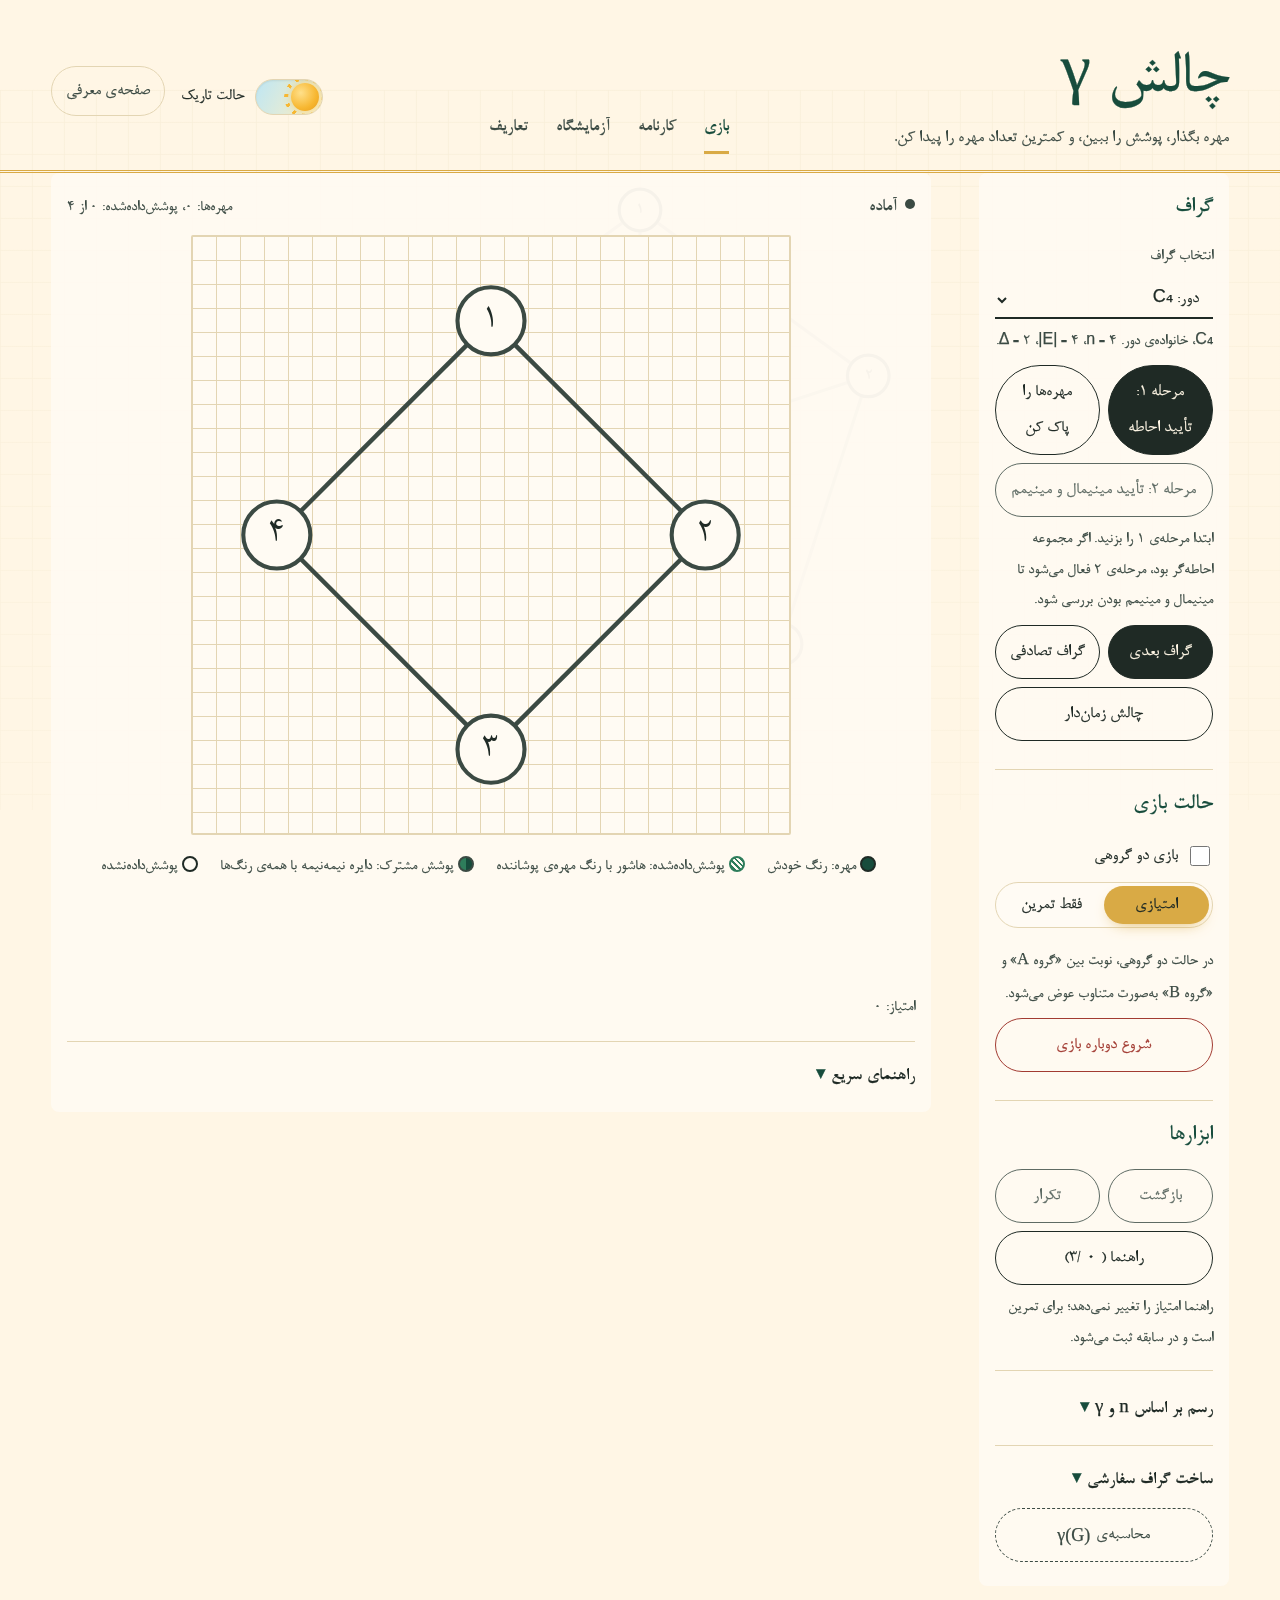
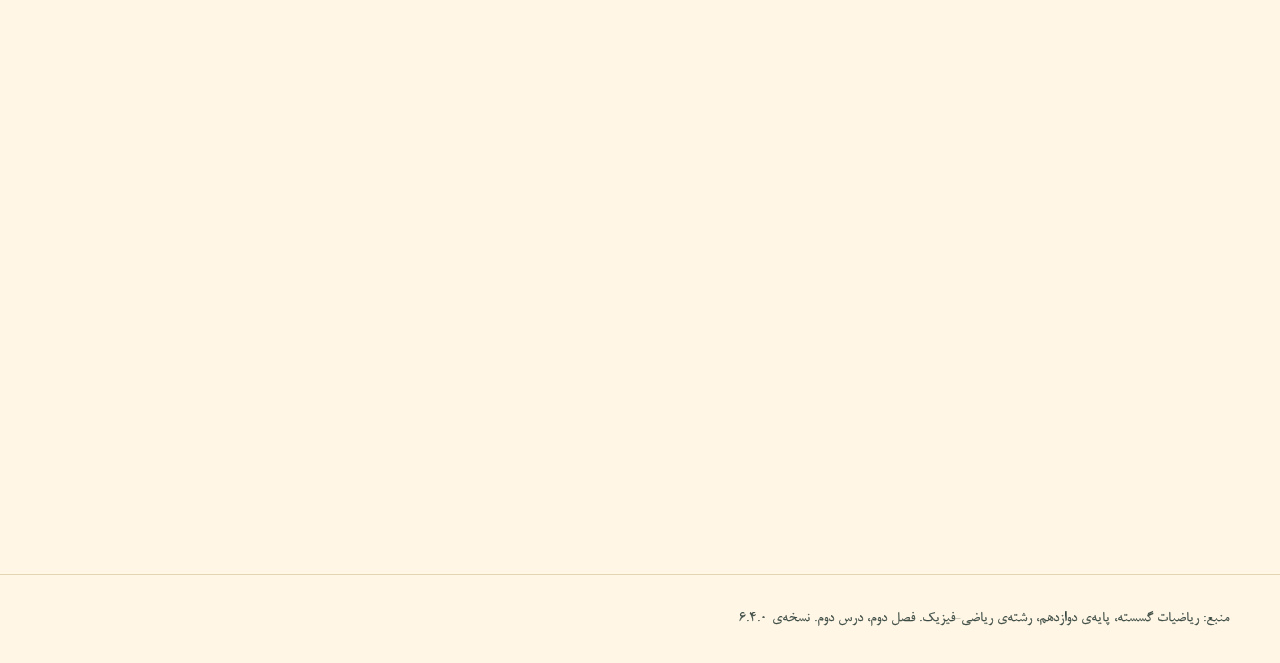
==== commit e3692f4a: "Add files via upload" ====
--- a/code/index.html
+++ b/code/index.html
@@ -63,6 +63,7 @@
         <div class="btn-row">
           <button id="btn-next" class="btn primary">ثبت و گراف بعدی</button>
           <button id="btn-random" class="btn">گراف تصادفی</button>
+          <button id="btn-timed" class="btn">چالش زمان‌دار</button>
         </div>
 
         <h2>حالت بازی</h2>
@@ -78,6 +79,7 @@
             <span class="trigger__thumb"></span>
           </span>
         </label>
+        <div id="timed-box" class="timed-box" role="status" hidden></div>
         <div id="practice-box" class="practice-box" hidden></div>
         <p class="hint scoring">در حالت دو گروهی، نوبت بین «گروه <span class="math" dir="ltr">A</span>» و «گروه <span class="math" dir="ltr">B</span>» به‌صورت متناوب عوض می‌شود.</p>
 
@@ -114,6 +116,11 @@
           <summary>ساخت گراف سفارشی</summary>
           <label for="custom-n">تعداد رأس (۲ تا ۱۰)</label>
           <input type="number" id="custom-n" min="2" max="10" value="4">
+          <p class="hint">رأس‌ها را بکشید تا جابه‌جا شوند. برای ساخت یال، «حالت یال» را روشن کنید و دو رأس را پشت‌سرهم بزنید. جدول زیر همان یال‌ها را نشان می‌دهد.</p>
+          <div class="btn-row">
+            <button id="pad-mode" class="btn small" aria-pressed="false">حالت یال: خاموش</button>
+          </div>
+          <div id="pad" class="pad"></div>
           <div class="table-wrap"><table class="data-table matrix-table" id="custom-matrix"></table></div>
           <div class="btn-row">
             <button id="btn-custom-apply" class="btn primary">بازی با این گراف</button>
@@ -187,6 +194,7 @@
         <ol id="history" class="history"></ol>
         <div class="btn-row">
           <button id="btn-csv" class="btn">خروجی CSV سابقه</button>
+          <button id="btn-print" class="btn">چاپ گزارش معلم</button>
         </div>
 
         <h2>کارنامه‌ی گراف‌ها</h2>
@@ -329,7 +337,7 @@
 </main>
 
 <footer class="footer">
-  منبع: ریاضیات گسسته، پایه‌ی دوازدهم، رشته‌ی ریاضی-فیزیک. فصل دوم، درس دوم. نسخه‌ی ۶.۳.۰
+  منبع: ریاضیات گسسته، پایه‌ی دوازدهم، رشته‌ی ریاضی-فیزیک. فصل دوم، درس دوم. نسخه‌ی ۶.۴.۰
 </footer>
 
 <script src="js/scenes.js" defer></script>
@@ -349,5 +357,6 @@
 </script>
 <script src="graphs.js"></script>
 <script src="script.js"></script>
+  <section id="print-report" class="print-report" aria-label="گزارش چاپی"></section>
 </body>
 </html>
--- a/code/style.css
+++ b/code/style.css
@@ -657,7 +657,7 @@
   .board { max-width: 480px; }
 }
 
-/* ---------- حالت بازی: امتیازی یا فقط تمرین (نسخه ۶.۳.۰) ----------
+/* ---------- حالت بازی: امتیازی یا فقط تمرین (نسخه ۶.۴.۰) ----------
    بخش‌هایی که به امتیازدهی مربوط‌اند (کلاس scoring) در حالت تمرین (body.mode-practice)
    محو و جمع می‌شوند؛ برگشت به حالت امتیازی همان را با محو شدن نشان می‌دهد. */
 .scoring {
@@ -712,3 +712,28 @@
   white-space: nowrap;
 }
 .topbar__link:hover, .topbar__link:focus-visible { color: var(--ink); border-color: var(--brand); }
+
+/* ---------- چالش زمان‌دار ---------- */
+.timed-box { margin: var(--space-2) 0; padding: var(--space-2) var(--space-3); border: 1px solid var(--gold); border-inline-start-width: 5px; border-radius: 10px; background: var(--sheet); color: var(--ink); }
+
+/* ---------- ویرایشگر کشیدنی گراف سفارشی ---------- */
+.pad { width: min(340px, 100%); aspect-ratio: 1 / 1; margin: var(--space-1) 0; border: 1px solid var(--grid); border-radius: 10px; background: var(--sheet); touch-action: none; user-select: none; }
+.pad-svg { display: block; width: 100%; height: 100%; }
+.pad-edge { stroke: var(--brand); stroke-width: 3; stroke-linecap: round; }
+.pad-v { cursor: grab; }
+.pad-v circle { fill: var(--sheet); stroke: var(--ink-soft); stroke-width: 2; }
+.pad-v.pick circle { stroke: var(--gold); stroke-width: 4; }
+.pad-v:focus-visible circle { stroke: var(--brand); stroke-width: 3; }
+.pad-label { font-size: 15px; text-anchor: middle; dominant-baseline: central; fill: var(--ink); pointer-events: none; }
+
+/* ---------- گزارش چاپی ---------- */
+.print-report { display: none; }
+@media print {
+  body.printing-report > *:not(.print-report) { display: none !important; }
+  body.printing-report .print-report { display: block !important; color: #000; background: #fff; font-size: 12pt; }
+  body.printing-report .print-report h1 { font-size: 18pt; margin: 0 0 6pt; color: #000; }
+  body.printing-report .print-report h2 { font-size: 13pt; margin: 14pt 0 4pt; color: #000; }
+  body.printing-report .print-report table { width: 100%; border-collapse: collapse; }
+  body.printing-report .print-report th,
+  body.printing-report .print-report td { border: 1px solid #555; padding: 4pt 6pt; text-align: right; }
+}
--- a/code/css/petersen-bg.css
+++ b/code/css/petersen-bg.css
@@ -1,5 +1,5 @@
 /*
- * petersen-bg.css: استایل پس‌زمینه‌ی متحرک گراف‌ها (نسخه ۶.۳.۰)
+ * petersen-bg.css: استایل پس‌زمینه‌ی متحرک گراف‌ها (نسخه ۶.۴.۰)
  *
  * این فایل فقط مربوط به پس‌زمینه است. برای حذف آن، این فایل و خط مربوطه در index.html را
  * بردارید. اگر فقط می‌خواهید پس‌زمینه پنهان شود، کافی است #bg-animation را display: none کنید.
--- a/code/css/triggers.css
+++ b/code/css/triggers.css
@@ -1,5 +1,5 @@
 /*!
- * triggers.css — تریگرهای نسخه ۶.۳.۰ (مشترک بین بازی و صفحه‌ی معرفی)
+ * triggers.css — تریگرهای نسخه ۶.۴.۰ (مشترک بین بازی و صفحه‌ی معرفی)
  *
  *   .trigger--theme  کلید روشن/تاریک: خورشید در حالت روشن، ماه و ستاره در حالت تاریک.
  *                    با View Transitions، تغییر حالت از محل کلید به‌صورت دایره‌ی گسترده دیده می‌شود.
